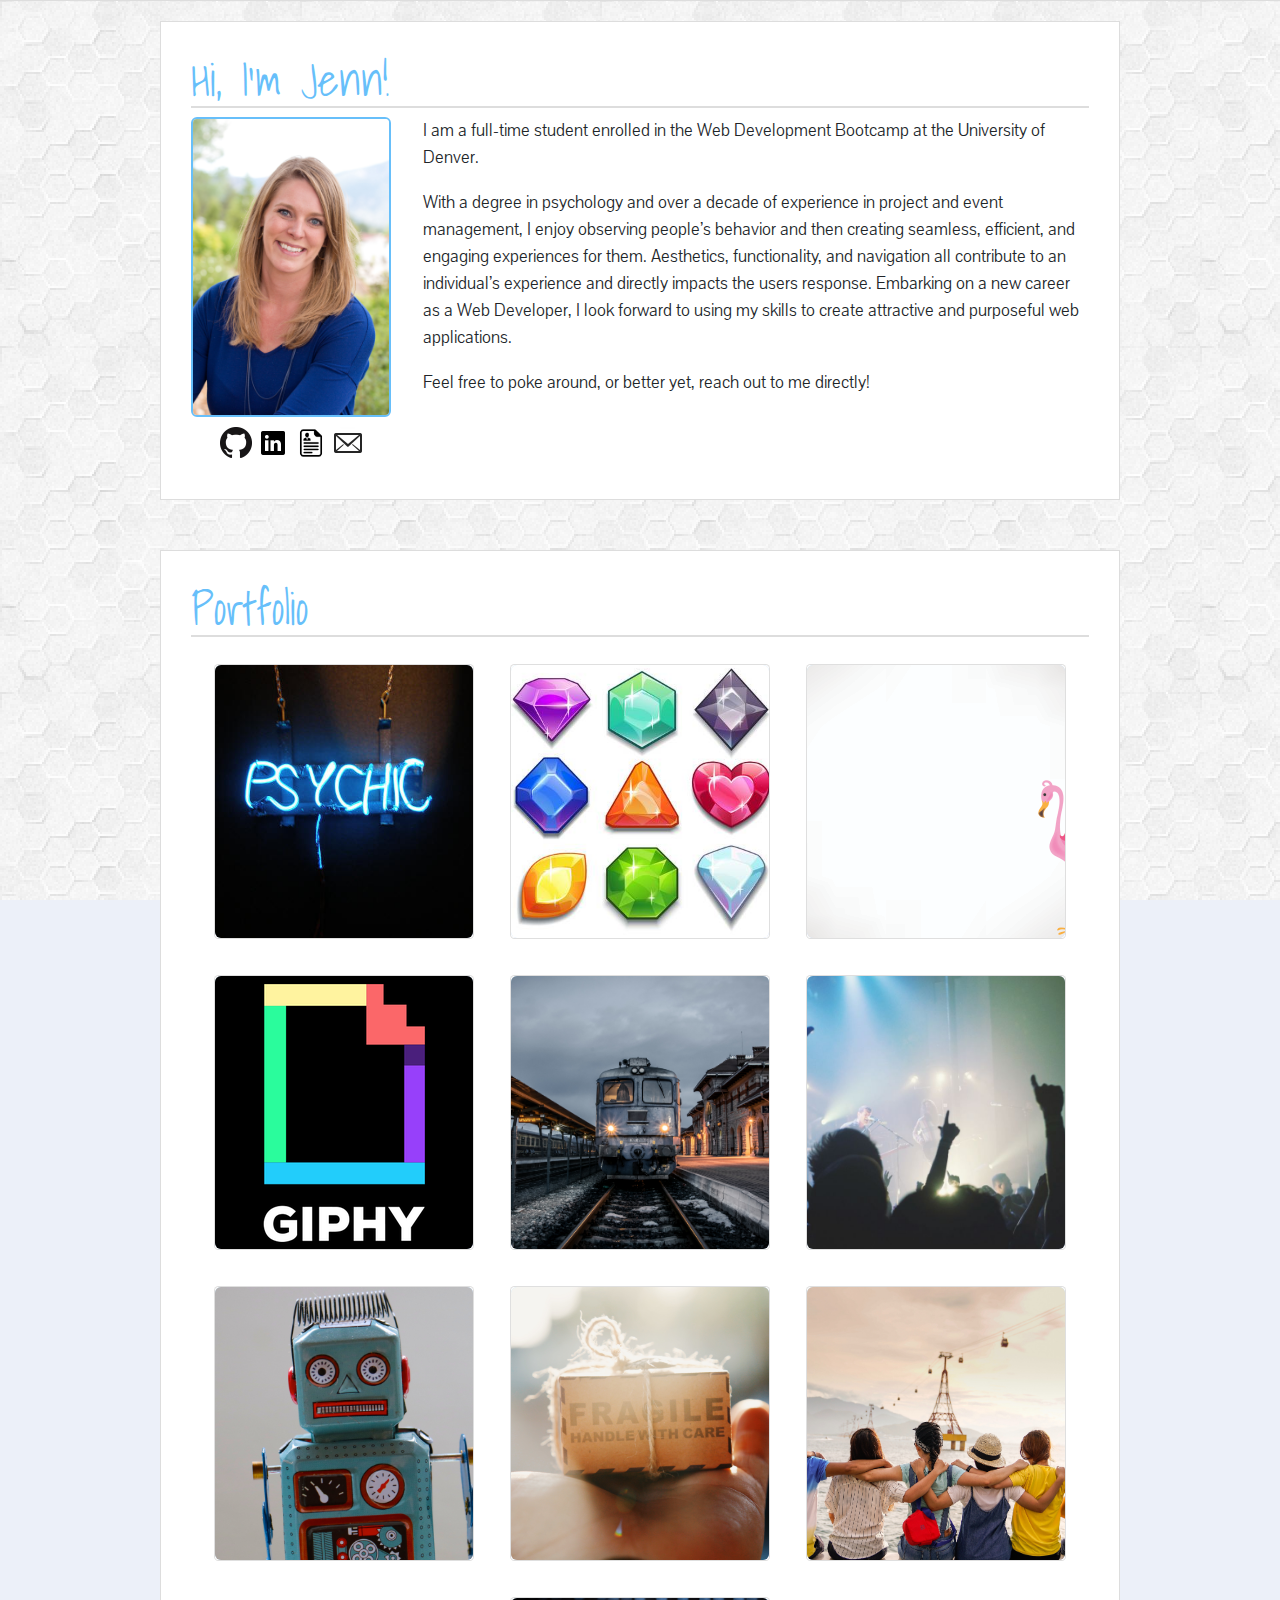
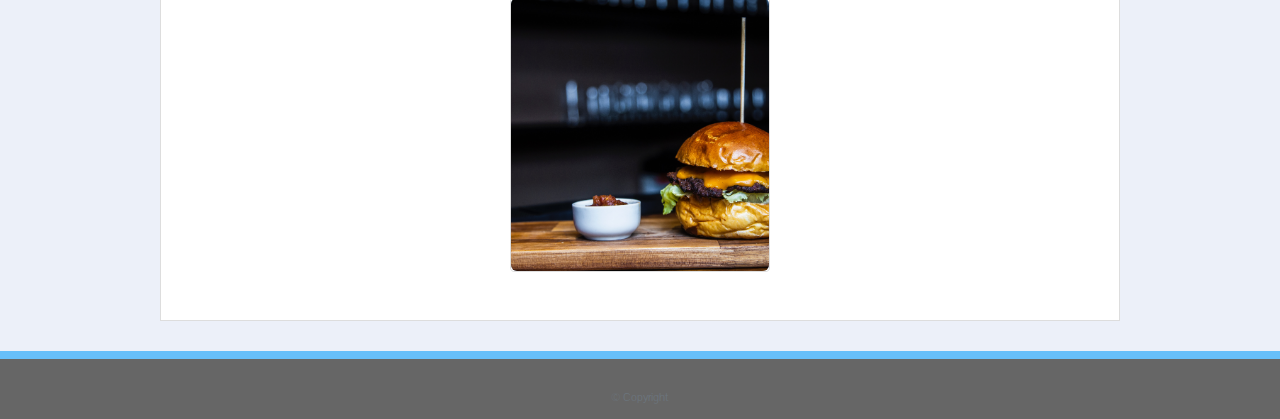
==== index.html @ ae3ba9e7 "added flip cards, added new font, removed nav bar" ====
<!doctype html>
<html lang="en-us">

<head>
  <meta charset="UTF-8">
  <title>About | Jenn Campbell</title>
  <script src="https://code.jquery.com/jquery-3.3.1.slim.min.js"
    integrity="sha384-q8i/X+965DzO0rT7abK41JStQIAqVgRVzpbzo5smXKp4YfRvH+8abtTE1Pi6jizo"
    crossorigin="anonymous"></script>
  <script src="https://cdnjs.cloudflare.com/ajax/libs/popper.js/1.14.7/umd/popper.min.js"
    integrity="sha384-UO2eT0CpHqdSJQ6hJty5KVphtPhzWj9WO1clHTMGa3JDZwrnQq4sF86dIHNDz0W1"
    crossorigin="anonymous"></script>
  <link rel="stylesheet" href="https://stackpath.bootstrapcdn.com/bootstrap/4.3.1/css/bootstrap.min.css"
    integrity="sha384-ggOyR0iXCbMQv3Xipma34MD+dH/1fQ784/j6cY/iJTQUOhcWr7x9JvoRxT2MZw1T" crossorigin="anonymous">
  <script src="https://stackpath.bootstrapcdn.com/bootstrap/4.3.1/js/bootstrap.min.js"
    integrity="sha384-JjSmVgyd0p3pXB1rRibZUAYoIIy6OrQ6VrjIEaFf/nJGzIxFDsf4x0xIM+B07jRM"
    crossorigin="anonymous"></script>

  <link rel="stylesheet" href="https://use.fontawesome.com/releases/v5.8.1/css/all.css"
    integrity="sha384-50oBUHEmvpQ+1lW4y57PTFmhCaXp0ML5d60M1M7uH2+nqUivzIebhndOJK28anvf" crossorigin="anonymous">
  <link href="https://fonts.googleapis.com/css?family=Pavanam|Shadows+Into+Light" rel="stylesheet">
  <link rel="stylesheet" type="text/css" href="assets/css/style.css">
</head>

<body>
  <nav class="navbar navbar-expand-lg navbar-light bg-light" id="masthead">
    <div class="container">
      <!-- sticky top -->
      <!-- <nav class="navbar sticky-top navbar-light bg-light"> -->
      <!-- <a class="navbar-brand" href="index.html" id="logo">Jenn Campbell</a> -->

      <button class="navbar-toggler" type="button" data-toggle="collapse" data-target="#navbarText"
        aria-controls="navbarText" aria-expanded="false" aria-label="Toggle navigation">
        <span class="navbar-toggler-icon"></span>
      </button>
      <!-- <div class="collapse navbar-collapse" id="navbarText">
        <ul class="navbar-nav mr-auto">
          <li class="nav-item">
            <a class="nav-link" href="index.html">About<span class="sr-only">(current)</span></a>
          </li>
          <li class="nav-item">
            <a class="nav-link" href="portfolio.html">Portfolio</a>
          </li> -->
      <!-- <li class="nav-item">
            <a class="nav-link" href="contact.html">Contact</a>
          </li> -->
      </ul>

    </div>
    </div>
    <!-- </nav> -->
  </nav>

  <div id="main-container" class="container">
    <section class="main-section">
      <div class="row">
        <div class="col-md-12">
          <h1>Hi, I'm Jenn!</h1>
        </div>
      </div>

      <div class="row">
        <div class="col-md-3">
          <img src="assets/images/WRA2018-155.jpg" class="auth-image" alt="Jenn Campbell">
          <div class="row">
            <div class="col-md-12">
              <!-- ICONS FOR GITHUB, MAIL & LINKED IN -->

              <div class="icons">
                <a href="https://github.com/Jlcampbell16"><img id="githubIcon" src="assets/images/GitHub-Mark-64px.png"
                    alt="GitHub"></a>
                <!-- </div> -->

                <!-- <div class="icons"> -->
                <a href="https://www.linkedin.com/in/jenn-campbell01/"><img id="linkedinIcon"
                    src="assets/images/social-linkedin 512x512.png" alt="LinkedIn"></a>
                <!-- </div> -->

                <!-- <div class="icons"> -->
                <a href="assets/images/JCampbell_Resume.pdf" download><img id="resumeIcon"
                    src="assets/images/resume icon 200x200px.png" alt="Resume"></a>
                <!-- </div> -->

                <!-- <div class="icons"> -->
                <a href="mailto:jlcampbell16@gmail.com"><img id="mailIcon" src="assets/images/mail 32x32.png"
                    alt="Mail"></a>
                <!-- </div> -->

              </div>
            </div>
          </div>
        </div>

        <div class="col-md-9">
          <p>I am a full-time student enrolled in the Web Development Bootcamp at the University of
            Denver.</p>

          <p>With a degree in psychology and over a decade of experience in project and event management, I enjoy
            observing people’s
            behavior and then creating seamless, efficient, and engaging experiences for them. Aesthetics,
            functionality, and navigation all contribute to an individual’s experience and directly impacts the users
            response. Embarking on a new career as a Web Developer, I look forward to using my skills to create
            attractive and purposeful web applications. </p>

          <p>Feel free to poke around, or better yet, reach out to me directly!</p>
        </div>
      </div>


    </section>
  </div>

  <div id="main-container" class="container">
    <section class="main-section">

      <div class="row">
        <div class="col-md-12">
          <h1>Portfolio</h1>
        </div>
      </div>

      <div class="content">
        <div class="card" href="#!">
          <div class="front">
            <img src="assets/images/psychic.1.jpg" alt="Psycic Letter" class="projectimage">
          </div>
          <div class="back">
            <div>
              <h4>Psychic Letter</h4>
              <p>Try and guess what letter the computer is thinking of.</p>
              <a href="https://github.com/Jlcampbell16/Psychic-Game"><button class="button"><i
                    class="fab fa-github"></i></button></a>
              <a href="https://jlcampbell16.github.io/Psychic-Game/"><button class="button"><i
                    class="fas fa-globe"></i></button></a>
            </div>
          </div>
        </div>

        <div class="card" href="#!">
          <div class="front">
            <img src="assets/images/crystals-all.jpg" alt="Crystal Collector" class="projectimage">
          </div>
          <div class="back">
            <div>
              <h4>Crystal Collector</h4>
              <p>Try to match the target number by using the randomly assigned values of each crystal.</p>
              <a href="https://github.com/Jlcampbell16/CrystalsCollector"><button class="button"><i
                    class="fab fa-github"></i></button></a>
              <a href="https://jlcampbell16.github.io/CrystalsCollector/"><button class="button"><i
                    class="fas fa-globe"></i></button></a>
            </div>
          </div>
        </div>

        <div class="card" href="#!">
          <div class="front">
            <img src="assets/images/flamino.jpg" alt="Animal Trivia" class="projectimage">
          </div>
          <div class="back">
            <div>
              <h4>Animal Trivia</h4>
              <p>Answer these trivia questions before the time runs out!</p>
              <a href="https://github.com/Jlcampbell16/TriviaGame"><button class="button"><i
                    class="fab fa-github"></i></button></a>
              <a href="https://jlcampbell16.github.io/TriviaGame/"><button class="button"><i
                    class="fas fa-globe"></i></button></a>
            </div>
          </div>
        </div>

        <div class="card" href="#!">
          <div class="front">
            <img src="assets/images/giphy_logo_square_social (1).png" alt="GifTastic" class="projectimage">
          </div>
          <div class="back">
            <div>
              <h4>GifTastic</h4>
              <p>View gifs and search for new ones using the Giphy API.</p>
              <a href="https://github.com/Jlcampbell16/GifTastic"><button class="button"><i
                    class="fab fa-github"></i></button></a>
              <a href="https://jlcampbell16.github.io/GifTastic/"><button class="button"><i
                    class="fas fa-globe"></i></button></a>
            </div>
          </div>
        </div>

        <div class="card" href="#!">
          <div class="front">
            <img src="assets/images/SingleTrainNight-amariei-mihai-1408784-unsplash.jpg" alt="Train Scheduler"
              class="projectimage">
          </div>
          <div class="back">
            <div>
              <h4>Train Scheduler</h4>
              <p>Add a train to the schedule and get up-to-date arrival times. This app uses firebase.</p>
              <a href="https://github.com/Jlcampbell16/Train-Scheduler"><button class="button"><i
                    class="fab fa-github"></i></button></a>
              <a href="https://jlcampbell16.github.io/Train-Scheduler/"><button class="button"><i
                    class="fas fa-globe"></i></button></a>
            </div>
          </div>
        </div>

        <div class="card" href="#!">
          <div class="front">
            <img src="assets/images/img_ny.jpg" alt="Concert Corner" class="projectimage">
          </div>
          <div class="back">
            <div>
              <h4>Concert Corner</h4>
              <p>Group project using the TicketMaster and Google Maps API to search for concerts in your area. </p>
              <a href="https://github.com/Jlcampbell16/TeamAPI"><button class="button"><i
                    class="fab fa-github"></i></button></a>
              <a href="https://jlcampbell16.github.io/TeamAPI/"><button class="button"><i
                    class="fas fa-globe"></i></button></a>
            </div>
          </div>
        </div>

        <div class="card" href="#!">
          <div class="front">
            <img src="assets/images/Robot_rock-n-roll-monkey-681546-unsplash.jpg" alt="Liri Bot" class="projectimage">
          </div>
          <div class="back">
            <div>
              <h4>Liri Bot</h4>
              <p>Using node, search for songs, concerts, and movies with specific commands.</p>
              <a href="https://github.com/Jlcampbell16/Liri-Bot"><button class="button"><i
                    class="fab fa-github"></i></button></a>
              <a href="https://drive.google.com/file/d/1Ohrz0LFIrJBSw4LRlXb71bTZItkDF4j-/view"><button class="button"><i
                    class="fas fa-play-circle"></i></button></a>
            </div>
          </div>
        </div>

        <div class="card" href="#!">
          <div class="front">
            <img src="assets/images/smallFragileBoxjesse-ramirez-1137091-unsplash.jpg" alt="Bamazon"
              class="projectimage">
          </div>
          <div class="back">
            <div>
              <h4>Bamazon</h4>
              <p>Shop at Bamazon using Node.js and MySQL will update based on the selections made.</p>
              <a href="https://github.com/Jlcampbell16/Bamazon"><button class="button"><i
                    class="fab fa-github"></i></button></a>
              <a href="https://drive.google.com/file/d/1ks1jYwPJmPbN1iks3Gsh9KA71FKfRd5e/view"><button class="button"><i
                    class="fas fa-play-circle"></i></button></a>
            </div>
          </div>
        </div>

        <div class="card" href="#!">
          <div class="front">
            <img src="assets/images/friends_duy-pham-704498-unsplash.jpg" alt="Friend Finder" class="projectimage">
          </div>
          <div class="back">
            <div>
              <h4>Friend Finder</h4>
              <p>Answer a few questions and be matched with a new friend! Uses MySQL. </p>
              <a href="https://github.com/Jlcampbell16/Friend-Finder"><button class="button"><i
                    class="fab fa-github"></i></button></a>
              <a href="https://friend-finder-jlc.herokuapp.com/"><button class="button"><i
                    class="fas fa-globe"></i></button></a>
            </div>
          </div>
        </div>

        <div class="card" href="#!">
          <div class="front">
            <img src="assets/images/burger2-bobby-rodriguezz-1043115-unsplash.jpg" alt="Eat-da-Burger"
              class="projectimage">
          </div>
          <div class="back">
            <div>
              <h4>Eat-Da-Burger</h4>
              <p>Using Express and Handlebars, you can create new burgers and devour them. </p>
              <a href="https://github.com/Jlcampbell16/Burger"><button class="button"><i
                    class="fab fa-github"></i></button></a>
              <a href="https://eat-da-burger-jlc.herokuapp.com/"><button class="button"><i
                    class="fas fa-globe"></i></button></a>
            </div>
          </div>
        </div>

        <!-- </div>
  </div> -->
      </div>
    </section>
  </div>


  <footer class="footer">
    <div class="two-toned-footer-color"></div>
    <p class="text-muted text-muted-footer text-center">
      &copy; Copyright
    </p>
  </footer>

</body>

</html>
---- assets/css/style.css ----
* {
  box-sizing: border-box;
}

/* BODY */
body {
background: url("../images/hexellence_@2X.png");
font-family: Arial, Helvetica, sans-serif;

}

#masthead {
  padding: 0;
}


/* html {
  position: relative;
  min-height: 100%;
} */

main {
  margin:80px 0;
}

.block {
  background-color: #ffffff;
  /* padding: 30px; */
  margin-bottom: 30px;
}

.block-header {
  color: #67bffa;
  font-family: Georgia, 'Times New Roman', Times, serif;
  font-weight: bold;
}
/* ____________________________________________________________________________________________ */
/* NAV BAR */

#logo {
  font-family: 'Shadows Into Light', cursive;
  background: #67bffa;
  color: #ffffff;  
  font-size: 32px;
  font-weight: 700;
  padding: 10px;
}

.navbar-default .navbar-nav > li > a:hover {
  color: #67bffa;
}

.navbar {
  background: #ffffff;
  border-bottom: 1px solid #dddddd;

}

.navlink {
  float: right;
}


/* media query for nav background color change */
@media only screen and (max-width: 767px) {
  .navbar-header {
    background-color: #67bffa;
  }
}
/* ____________________________________________________________________________________________ */


/* CONTENT */
#main-container {
  padding-top: 20px;
  margin-bottom: 30px;
  min-height: 50vh;
}

.main-section {
  width: 100%;
  max-width: 960px;
  margin: 0 auto;
  padding: 30px;
  background:#ffffff;
  border: 1px solid #dddddd;
}

h1, h4 {
  color: #67bffa;
  border-bottom: 2px solid #dddddd;
  font-family: 'Shadows Into Light', cursive;
}

p {
font-family: 'Pavanam', sans-serif;
}

img.auth-image {
  height: 300px;
  width: 100%;
  max-width: 200px;
  border: 2px solid #67bffa;
  border-radius: 6px;
}

#githubIcon,
#linkedinIcon,
#resumeIcon,
#mailIcon {
  width: 32px;
  height: 32px;
  border: none;
}

.icons {
  text-align: center;
  padding: 5px; 
  margin: 5px;
}
/* ____________________________________________________________________________________________ */
/* PORTFOLIO
img {
  width: 250px;
  height: 250px;
  object-fit: cover;
  border: 1.5px solid #67bffa;

}


h3,.projectTitle {
  background-color: #67bffa;
  color: #ffffff;
  font-size: 18px;
  text-align: center;
  padding: 5px;
  width: 250px;
}

.work {
  margin: 10px auto;
} */

/* ========================================================================= */
/* .projectContainer {
  position: relative;
  width: 100%;
}

.projectImage {
  opacity: 1;
  display: block;
  width: 100%;
  height: auto;
  transition: .5s ease;
  backface-visibility: hidden;
 
}

.middle {
  transition: .5s ease;
  opacity: 0;
  position: absolute;
  top: 50%;
  left: 50%;
  transform: translate(-50%, -50%);
  -ms-transform: translate(-50%, -50%);
  text-align: center;
}

.projectContainer:hover .image {
  opacity: 0.3;
}

.projectContainer:hover .middle {
  opacity: 0.8;
}

.projectText {
  background-color: #67bffa;
  color: white;
  font-size: 18px;
  padding: 16px 32px;
}

.projectIcon {
  height: 40px;
  width: auto;
  padding: 2px;

} */

/* ============================================================================== */
/* ____________________________________________________________________________________________ */

/* CONTACT */
#btn:hoover {
  color: #67bffa;
  border: 1px solid #67bffa;
}

/* ____________________________________________________________________________________________ */
/* FOOTER */
footer {
  background: #666666;
  color: #cccccc;
  text-align: center;
  font-size: 12px;
  height: 50px;
  width: 100%;
  border-top: 8px solid #67bffa;
  padding: 30px 0;
  /* position: absolute; */
  bottom: 0;
  }
  
/* ____________________________________________________________________________________________ */
/* FLIP CARDS */
*, *:before, *:after {
  box-sizing: border-box;
}
html {
  font-size: 18px;
  line-height: 1.5;
  font-weight: 300;
  color: #333;
  font-family: "Nunito Sans", sans-serif;
}
body {
  margin: 0;
  padding: 0;
  height: 100vh;
  background-color: #ecf0f9;
  background-attachment: fixed;
}
.content {
  display: flex;
  margin: 0 auto;
  justify-content: center;
  align-items: center;
  flex-wrap: wrap;
  max-width: 1000px;
}
.heading {
  width: 100%;
  margin-left: 1rem;
  font-weight: 900;
  font-size: 1.618rem;
  text-transform: uppercase;
  letter-spacing: 0.1ch;
  line-height: 1;
  padding-bottom: 0.5em;
  margin-bottom: 1rem;
  position: relative;
}
.heading:after {
  display: block;
  content: '';
  position: absolute;
  width: 60px;
  height: 4px;
  background: linear-gradient(135deg, #1a9be6, #1a57e6);
  bottom: 0;
}
.description {
  width: 100%;
  margin-top: 0;
  margin-left: 1rem;
  margin-bottom: 3rem;
}
.card {
  color: inherit;
  cursor: pointer;
  width: calc(33% - 2rem);
  min-width: calc(33% - 2rem);
  height: 275px;
  min-height: 275px;
  perspective: 1000px;
  margin: 1rem;
  position: relative;
}

.projectimage {
  height: 300px;
  /* max-width: 275px; */
  align-content: center;
  object-fit: cover;
}

@media screen and (max-width: 800px) {
  .card {
    width: calc(50% - 2rem);
 }
}
@media screen and (max-width: 500px) {
  .card {
    width: 100%;
 }
}
.front, .back {
  display: flex;
  border-radius: 6px;
  background-position: center;
  background-size: cover;
  text-align: center;
  justify-content: center;
  align-items: center;
  position: absolute;
  height: 100%;
  width: 100%;
  -webkit-backface-visibility: hidden;
  backface-visibility: hidden;
  transform-style: preserve-3d;
  transition: ease-in-out 600ms;
}
.front {
  background-size: cover;
  padding: 2rem;
  font-size: 1.618rem;
  font-weight: 600;
  color: #fff;
  overflow: hidden;
  font-family: Poppins, sans-serif;
}
.front:before {
  position: absolute;
  display: block;
  content: '';
  top: 0;
  left: 0;
  right: 0;
  bottom: 0;
  background: linear-gradient(135deg, #1a9be6, #1a57e6);
  opacity: 0.25;
  z-index: -1;
}
.card:hover .front {
  transform: rotateY(180deg);
}
.card:nth-child(even):hover .front {
  transform: rotateY(-180deg);
}
.back {
  background: #fff;
  transform: rotateY(-180deg);
  padding: 0 2em;
}
.back .button {
  background: linear-gradient(135deg, #1a9be6, #1a57e6);
}
.back .button:before {
  box-shadow: 0 0 10px 10px rgba(26, 87, 230, 0.25);
  background-color: rgba(26, 87, 230, 0.25);
}
.card:hover .back {
  transform: rotateY(0deg);
}
.card:nth-child(even) .back {
  transform: rotateY(180deg);
}
.card:nth-child(even) .back .button {
  background: linear-gradient(135deg, #e61a80, #e61a3c);
}
.card:nth-child(even) .back .button:before {
  box-shadow: 0 0 10px 10px rgba(230, 26, 60, 0.25);
  background-color: rgba(230, 26, 60, 0.25);
}
.card:nth-child(even):hover .back {
  transform: rotateY(0deg);
}
.button {
  transform: translateZ(40px);
  cursor: pointer;
  -webkit-backface-visibility: hidden;
  backface-visibility: hidden;
  font-weight: bold;
  color: #fff;
  padding: 0.5em 1em;
  margin: 5px;
  border-radius: 100px;
  font: inherit;
  border: none;
  position: relative;
  transform-style: preserve-3d;
  transition: 300ms ease;
}
.button:before {
  transition: 300ms ease;
  position: absolute;
  display: block;
  content: '';
  transform: translateZ(-40px);
  -webkit-backface-visibility: hidden;
  backface-visibility: hidden;
  height: calc(100% - 20px);
  width: calc(100% - 20px);
  border-radius: 100px;
  left: 10px;
  top: 16px;
}
.button:hover {
  transform: translateZ(55px);
}
.button:hover:before {
  transform: translateZ(-55px);
}
.button:active {
  transform: translateZ(20px);
}
.button:active:before {
  transform: translateZ(-20px);
  top: 12px;
}





/* ____________________________________________________________________________________________ */
/* MEDIA QUERY */

@media screen and (max-width:980px) {
  #logo {
    margin-left: 30px;
  }

  nav {
  margin-right: 40px;
}

section.main-section {
  width: 60%;
  margin-left: 50px;
}

img.auth-image {
 height: auto;
}
}

@media screen and (max-width:768px) {
section.main-section {
  width: auto;
  margin: 10px;
 }

 /* #contact-form {
   min-width: 100%;
 } */
}

@media screen and (max-width:640px) {
  #masthead {
  position: static;
  top: 0;
}

a#logo, nav {
  width: 100%;
  margin: 0 auto;
  text-align: center;
} 

#main-container {
  padding: 5px;
}

img.auth-image {
  width: 100%;

}
section.main-section {
  width: 95%;
}

.work {
  width: 100%;
}

.form#contact-form {
   width: 100%
  /* margin-left: 20px; */
}

}
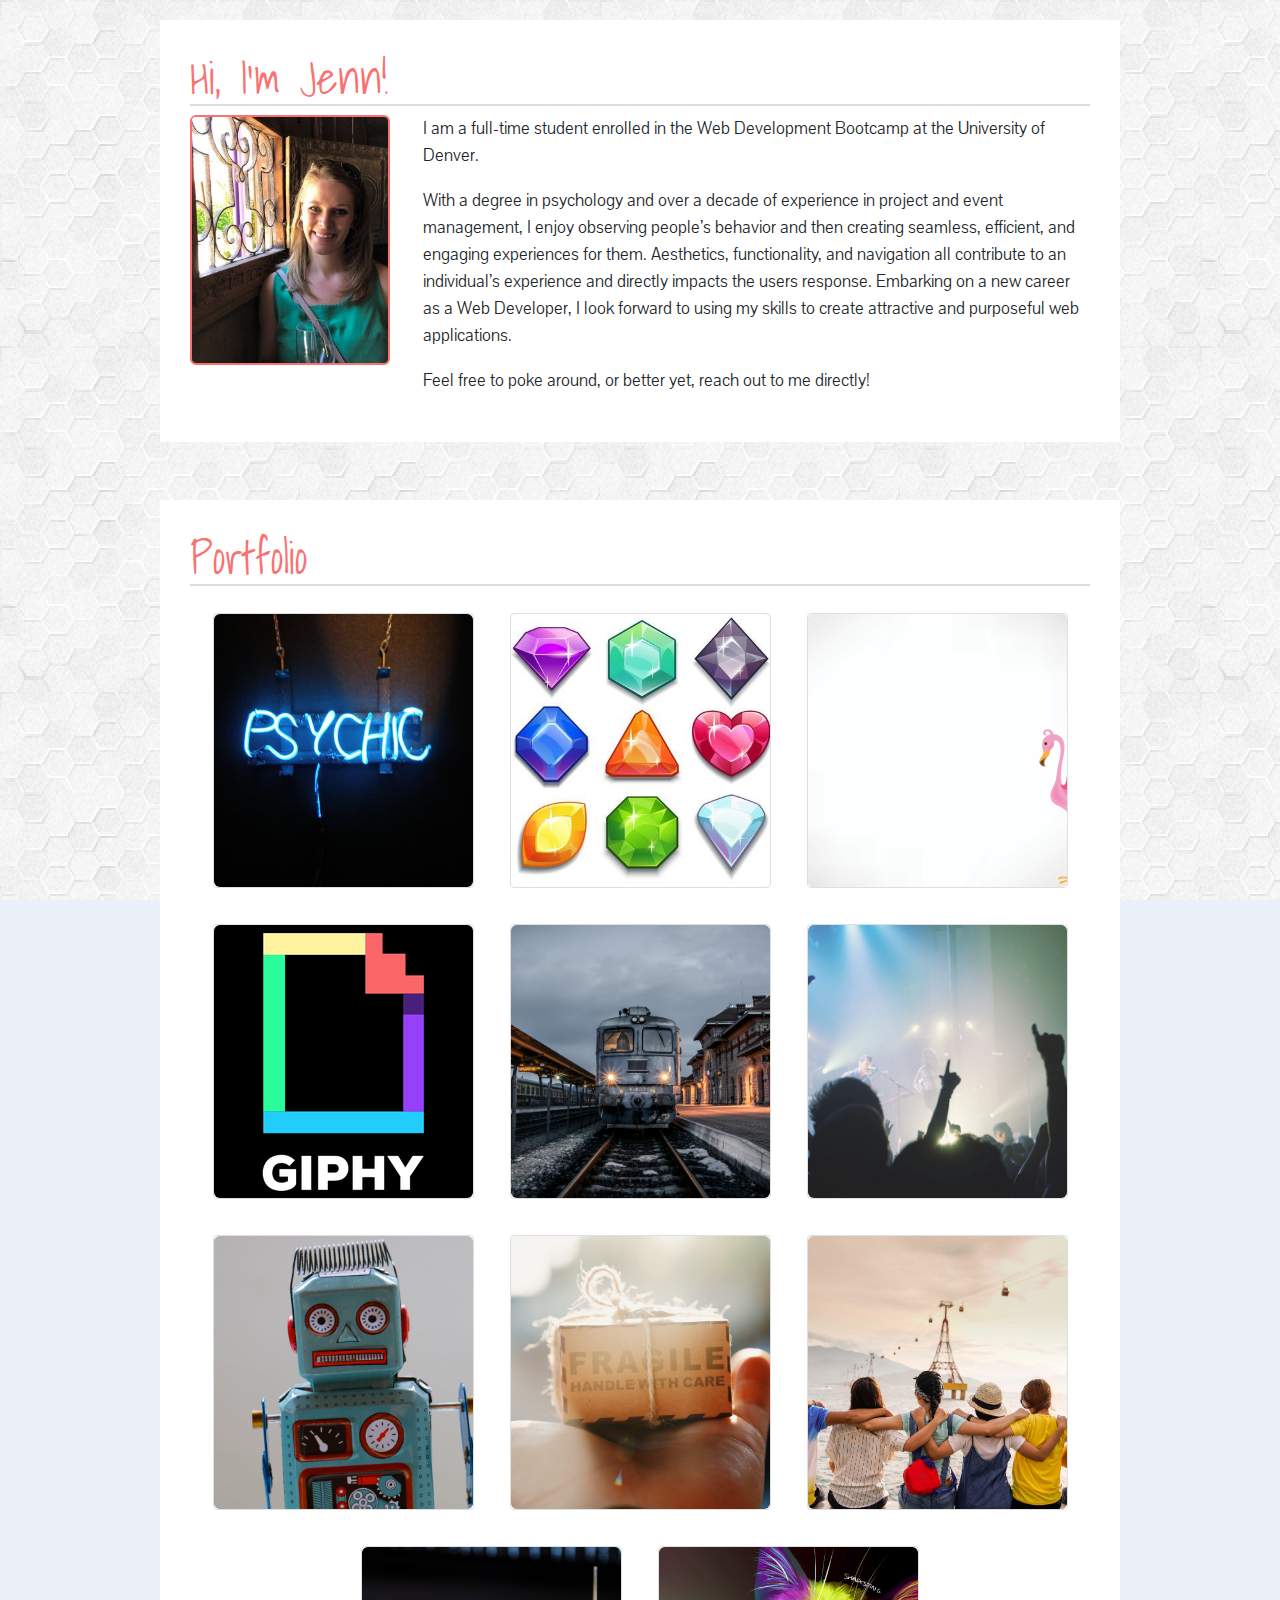
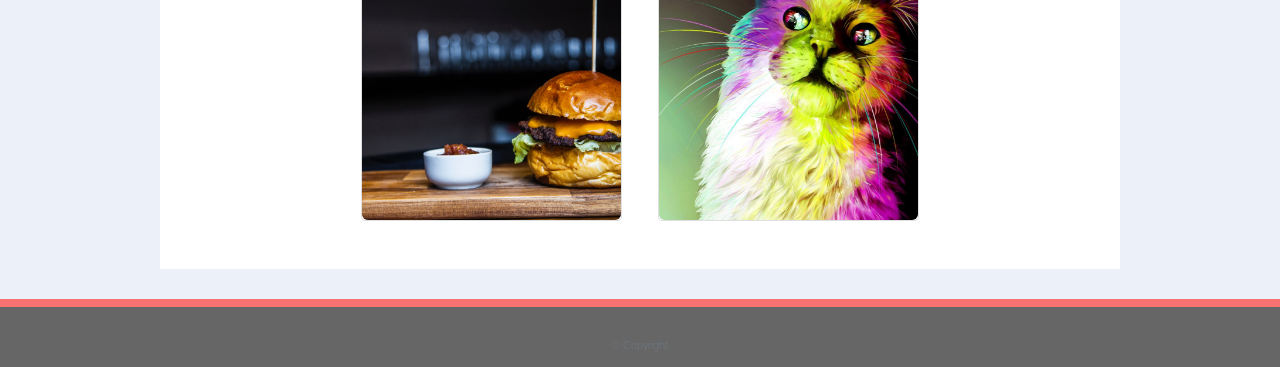
==== commit c91f8b65: "updated cards and added project 2" ====
--- a/index.html
+++ b/index.html
@@ -61,29 +61,26 @@
 
       <div class="row">
         <div class="col-md-3">
-          <img src="assets/images/WRA2018-155.jpg" class="auth-image" alt="Jenn Campbell">
+          <img src="assets/images/Jenn_Napa_2018.jpg" class="auth-image" alt="Jenn Campbell">
           <div class="row">
             <div class="col-md-12">
               <!-- ICONS FOR GITHUB, MAIL & LINKED IN -->
 
               <div class="icons">
-                <a href="https://github.com/Jlcampbell16"><img id="githubIcon" src="assets/images/GitHub-Mark-64px.png"
-                    alt="GitHub"></a>
+                <a href="https://github.com/Jlcampbell16" class="icons"><i class="fab fa-github icon-2x"></i></a>
                 <!-- </div> -->
 
                 <!-- <div class="icons"> -->
-                <a href="https://www.linkedin.com/in/jenn-campbell01/"><img id="linkedinIcon"
-                    src="assets/images/social-linkedin 512x512.png" alt="LinkedIn"></a>
+                <a href="https://www.linkedin.com/in/jenn-campbell01/" class="icons"><i
+                    class="fab fa-linkedin-in icon-4x"></i></a>
                 <!-- </div> -->
 
                 <!-- <div class="icons"> -->
-                <a href="assets/images/JCampbell_Resume.pdf" download><img id="resumeIcon"
-                    src="assets/images/resume icon 200x200px.png" alt="Resume"></a>
+                <a href="assets/images/JCampbell_Resume.pdf" download class="icons"><i class="far fa-file"></i></a>
                 <!-- </div> -->
 
                 <!-- <div class="icons"> -->
-                <a href="mailto:jlcampbell16@gmail.com"><img id="mailIcon" src="assets/images/mail 32x32.png"
-                    alt="Mail"></a>
+                <a href="mailto:jlcampbell16@gmail.com" class="icons"><i class="far fa-envelope"></i></a>
                 <!-- </div> -->
 
               </div>
@@ -283,6 +280,24 @@
           </div>
         </div>
 
+        <div class="card" href="#!">
+          <div class="front">
+            <img src="assets/images/full_neon_cat_shadesting_30eb0e7e6bcf314fe1ff4772254d41d46484b071_hq.jpg"
+              alt="Cat Attack" class="projectimage">
+          </div>
+          <div class="back">
+            <div>
+              <h4>Cat Attack!</h4>
+              <p>Add cat gifs to the tournament and track your favorites and wins in your portfolio.<br> Group Project.
+              </p>
+              <a href="https://github.com/ksknight85/Project2"><button class="button"><i
+                    class="fab fa-github"></i></button></a>
+              <a href="https://cat-attack1.herokuapp.com/"><button class="button"><i
+                    class="fas fa-globe"></i></button></a>
+            </div>
+          </div>
+        </div>
+
         <!-- </div>
   </div> -->
       </div>
--- a/assets/css/style.css
+++ b/assets/css/style.css
@@ -1,3 +1,8 @@
+/* CORAL HEX #f97171  #f99192  #86ebe0  #00ddcc*/
+/* MINT HEX #66beb2 	#8ad6cc  	#b2eee6 */
+/* BLUE HEX #f9717 */
+
+
 * {
   box-sizing: border-box;
 }
@@ -23,23 +28,22 @@
   margin:80px 0;
 }
 
-.block {
+/* .block {
   background-color: #ffffff;
-  /* padding: 30px; */
   margin-bottom: 30px;
 }
 
 .block-header {
-  color: #67bffa;
+  color: #f97171;
   font-family: Georgia, 'Times New Roman', Times, serif;
   font-weight: bold;
-}
+} */
 /* ____________________________________________________________________________________________ */
 /* NAV BAR */
 
-#logo {
+/* #logo {
   font-family: 'Shadows Into Light', cursive;
-  background: #67bffa;
+  background: #f97171;
   color: #ffffff;  
   font-size: 32px;
   font-weight: 700;
@@ -47,7 +51,7 @@
 }
 
 .navbar-default .navbar-nav > li > a:hover {
-  color: #67bffa;
+  color: #f97171;
 }
 
 .navbar {
@@ -64,9 +68,10 @@
 /* media query for nav background color change */
 @media only screen and (max-width: 767px) {
   .navbar-header {
-    background-color: #67bffa;
+    background-color: #f97171
+;
   }
-}
+} 
 /* ____________________________________________________________________________________________ */
 
 
@@ -83,11 +88,11 @@
   margin: 0 auto;
   padding: 30px;
   background:#ffffff;
-  border: 1px solid #dddddd;
+  /* border: 1px solid #dddddd; */
 }
 
 h1, h4 {
-  color: #67bffa;
+  color: #f97171;
   border-bottom: 2px solid #dddddd;
   font-family: 'Shadows Into Light', cursive;
 }
@@ -97,11 +102,12 @@
 }
 
 img.auth-image {
-  height: 300px;
-  width: 100%;
+  height: 250px;
+  width: 200px;
   max-width: 200px;
-  border: 2px solid #67bffa;
+  border: 2px solid #f97171;
   border-radius: 6px;
+  object-fit: cover;
 }
 
 #githubIcon,
@@ -118,19 +124,28 @@
   padding: 5px; 
   margin: 5px;
 }
+
+/* .fa-github,
+.fa-linkedin-in,
+.fa-file,
+.fa-envelope {
+  height: 25px;
+} */
+
+
 /* ____________________________________________________________________________________________ */
 /* PORTFOLIO
 img {
   width: 250px;
   height: 250px;
   object-fit: cover;
-  border: 1.5px solid #67bffa;
+  border: 1.5px solid #f97171;
 
 }
 
 
 h3,.projectTitle {
-  background-color: #67bffa;
+  background-color: #f97171;
   color: #ffffff;
   font-size: 18px;
   text-align: center;
@@ -178,7 +193,7 @@
 }
 
 .projectText {
-  background-color: #67bffa;
+  background-color: #f97171;
   color: white;
   font-size: 18px;
   padding: 16px 32px;
@@ -196,8 +211,8 @@
 
 /* CONTACT */
 #btn:hoover {
-  color: #67bffa;
-  border: 1px solid #67bffa;
+  color: #f97171;
+  border: 1px solid #f97171;
 }
 
 /* ____________________________________________________________________________________________ */
@@ -209,7 +224,7 @@
   font-size: 12px;
   height: 50px;
   width: 100%;
-  border-top: 8px solid #67bffa;
+  border-top: 8px solid #f97171;
   padding: 30px 0;
   /* position: absolute; */
   bottom: 0;
@@ -242,7 +257,7 @@
   flex-wrap: wrap;
   max-width: 1000px;
 }
-.heading {
+/* .heading {
   width: 100%;
   margin-left: 1rem;
   font-weight: 900;
@@ -268,7 +283,7 @@
   margin-top: 0;
   margin-left: 1rem;
   margin-bottom: 3rem;
-}
+} */
 .card {
   color: inherit;
   cursor: pointer;
@@ -413,10 +428,6 @@
   top: 12px;
 }
 
-
-
-
-
 /* ____________________________________________________________________________________________ */
 /* MEDIA QUERY */
 
@@ -451,10 +462,10 @@
 }
 
 @media screen and (max-width:640px) {
-  #masthead {
+  /* #masthead {
   position: static;
   top: 0;
-}
+} */
 
 a#logo, nav {
   width: 100%;
@@ -474,14 +485,14 @@
   width: 95%;
 }
 
-.work {
+/* .work {
   width: 100%;
 }
 
 .form#contact-form {
    width: 100%
-  /* margin-left: 20px; */
-}
+  margin-left: 20px;
+} */
 
 }
   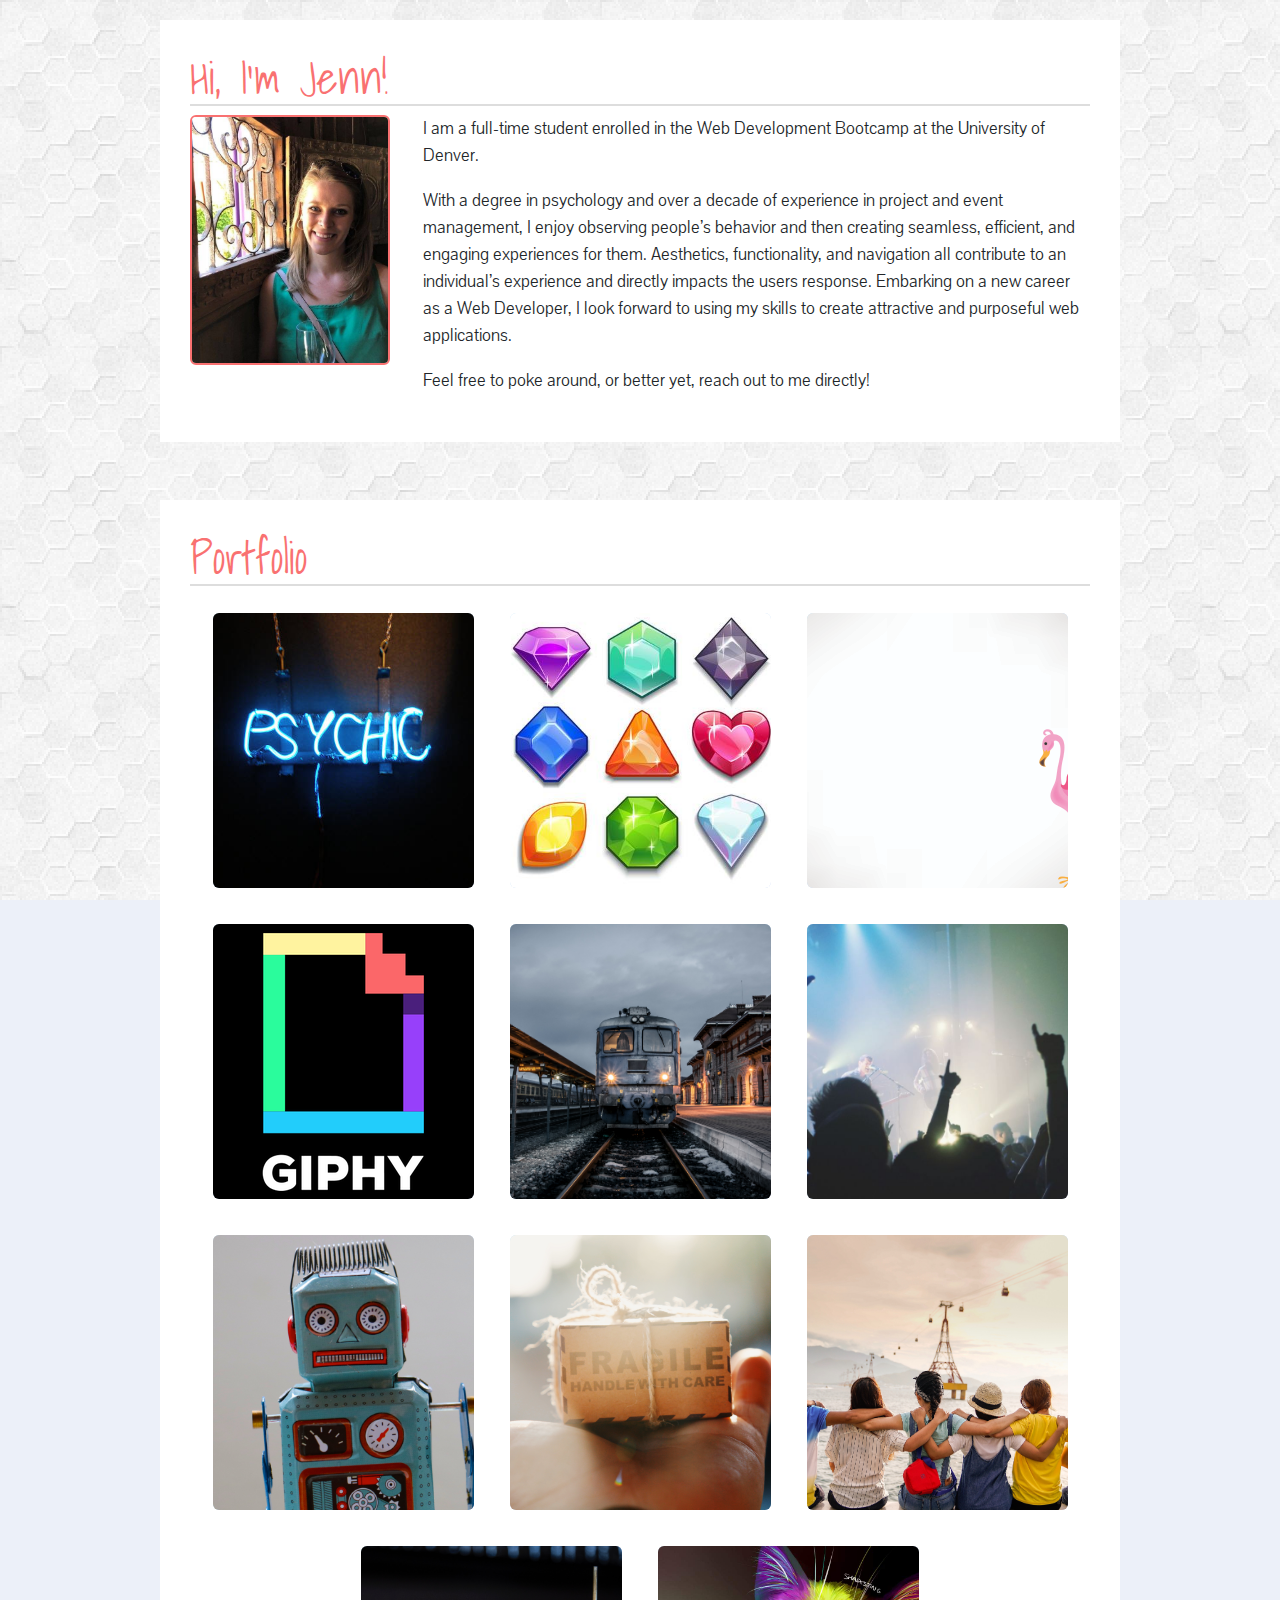
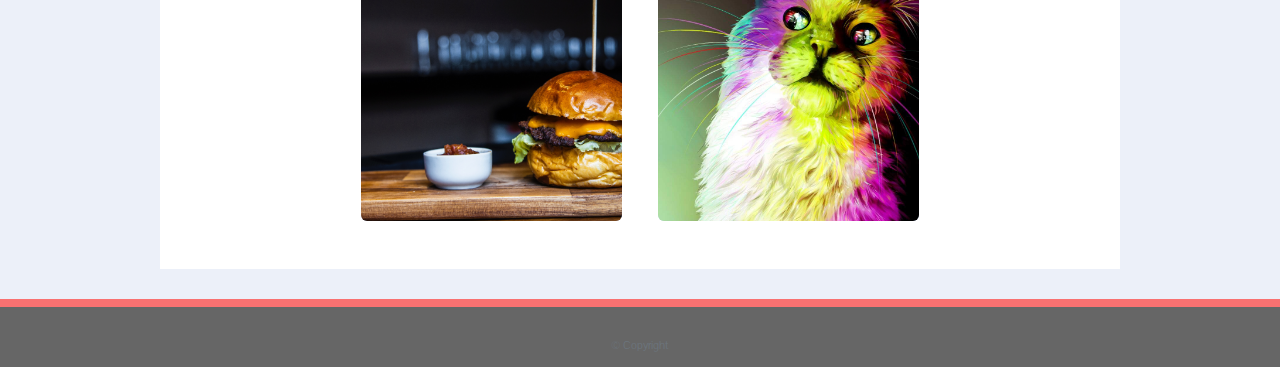
==== commit 69154991: "card border removed" ====
--- a/index.html
+++ b/index.html
@@ -67,20 +67,20 @@
               <!-- ICONS FOR GITHUB, MAIL & LINKED IN -->
 
               <div class="icons">
-                <a href="https://github.com/Jlcampbell16" class="icons"><i class="fab fa-github icon-2x"></i></a>
+                <a href="https://github.com/Jlcampbell16" class="icons"><i class="fab fa-github fa-lg"></i></a>
                 <!-- </div> -->
 
                 <!-- <div class="icons"> -->
                 <a href="https://www.linkedin.com/in/jenn-campbell01/" class="icons"><i
-                    class="fab fa-linkedin-in icon-4x"></i></a>
+                    class="fab fa-linkedin-in fa-lg"></i></a>
                 <!-- </div> -->
 
                 <!-- <div class="icons"> -->
-                <a href="assets/images/JCampbell_Resume.pdf" download class="icons"><i class="far fa-file"></i></a>
+                <a href="assets/images/JCampbell_Resume.pdf" download class="icons"><i class="far fa-file fa-lg"></i></a>
                 <!-- </div> -->
 
                 <!-- <div class="icons"> -->
-                <a href="mailto:jlcampbell16@gmail.com" class="icons"><i class="far fa-envelope"></i></a>
+                <a href="mailto:jlcampbell16@gmail.com" class="icons"><i class="far fa-envelope fa-lg"></i></a>
                 <!-- </div> -->
 
               </div>
--- a/assets/css/style.css
+++ b/assets/css/style.css
@@ -294,6 +294,7 @@
   perspective: 1000px;
   margin: 1rem;
   position: relative;
+  border: 0;
 }
 
 .projectimage {
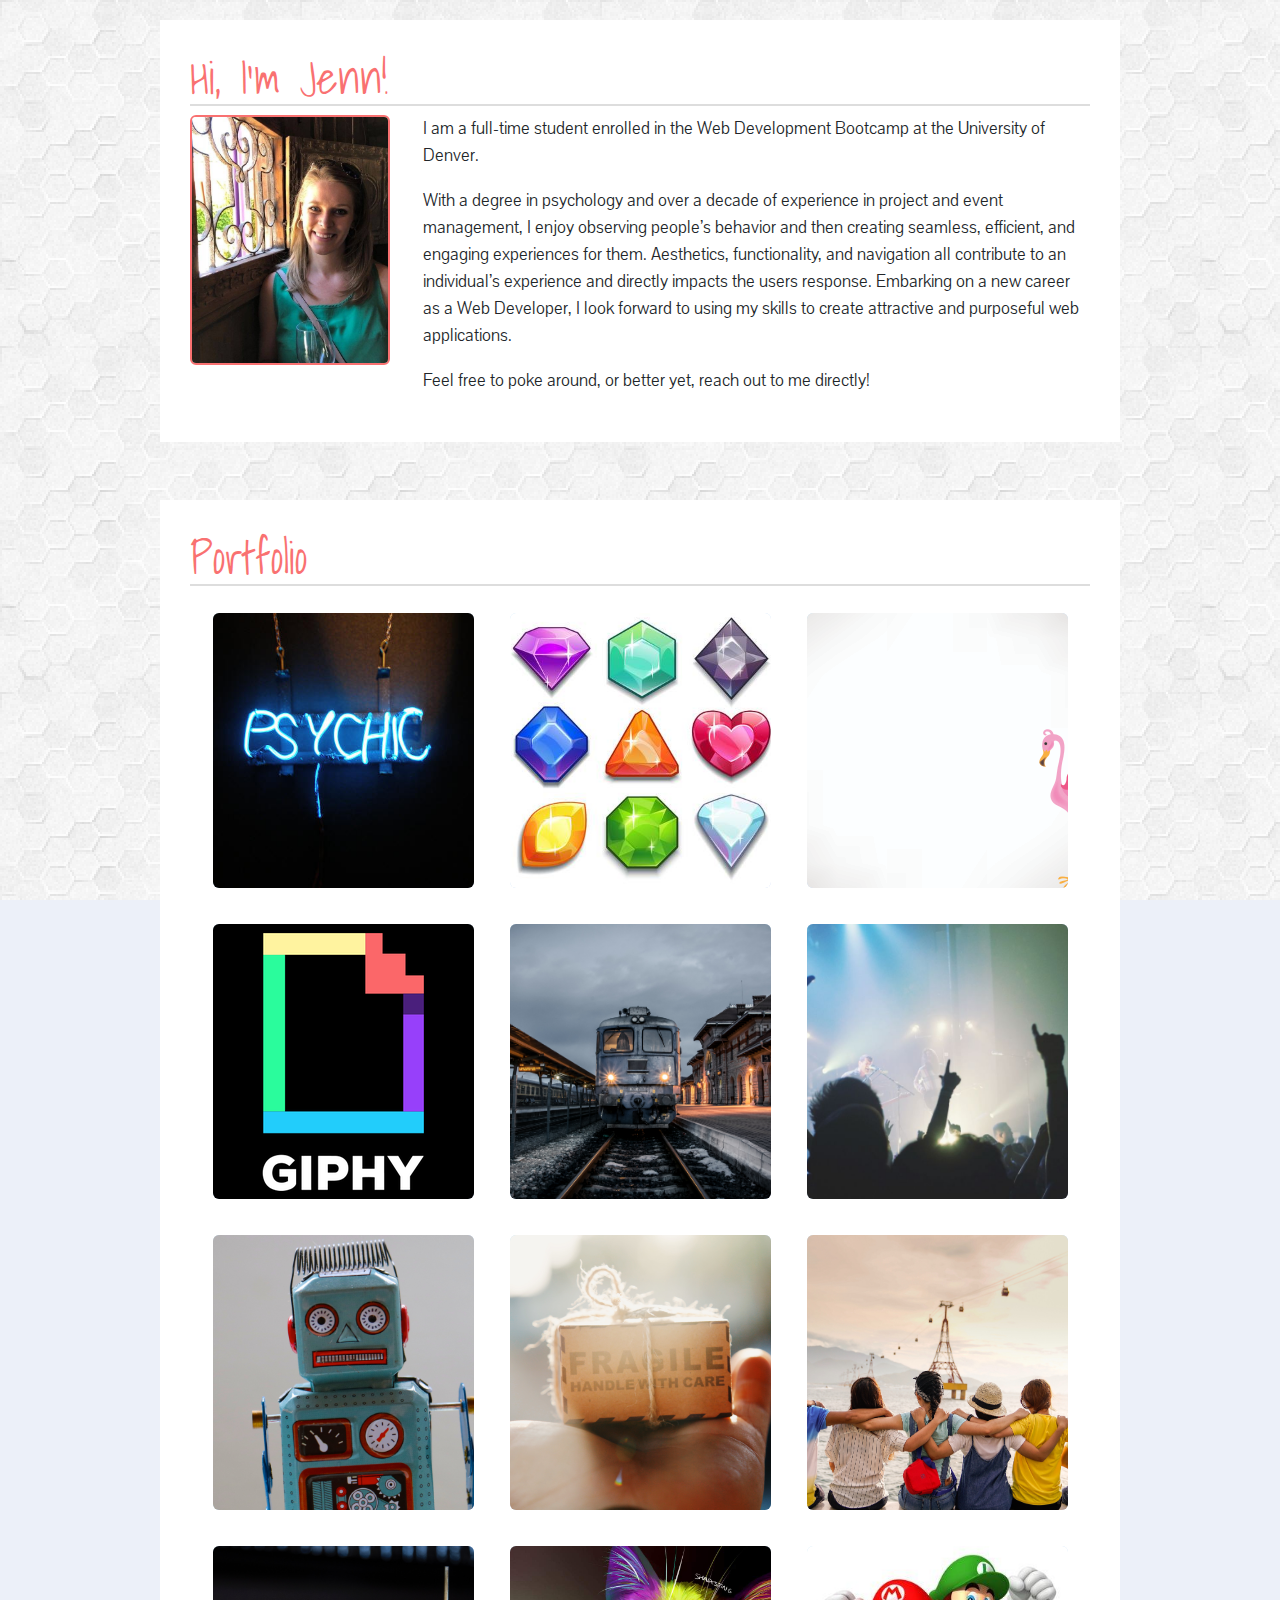
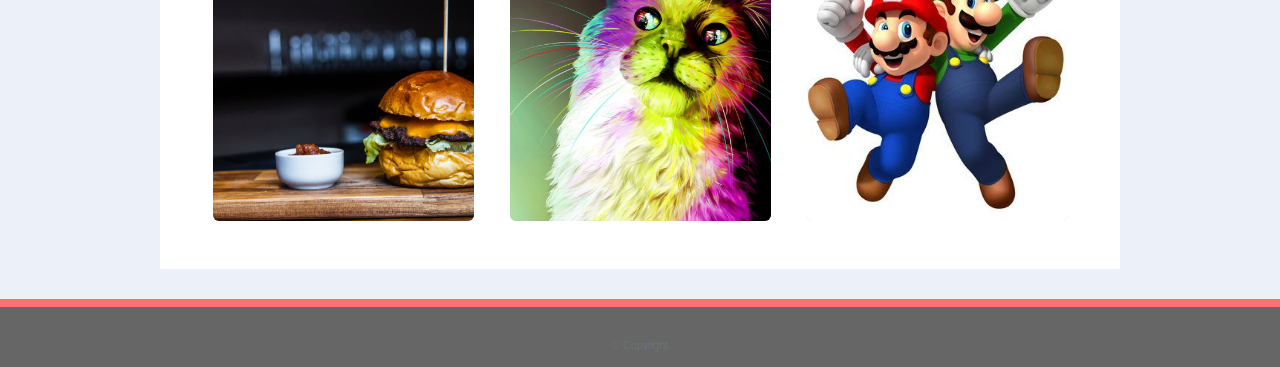
==== commit 51b98170: "added clicky game" ====
--- a/index.html
+++ b/index.html
@@ -298,6 +298,24 @@
           </div>
         </div>
 
+        <div class="card" href="#!">
+          <div class="front">
+            <img src="assets/images/Mario & Luigi.jpg"
+              alt="Clicky Game" class="projectimage">
+          </div>
+          <div class="back">
+            <div>
+              <h4>Clicky Game!</h4>
+              <p>Test your memory with this React powered game.
+              </p>
+              <a href="https://github.com/Jlcampbell16/Clicky-Game"><button class="button"><i
+                    class="fab fa-github"></i></button></a>
+              <a href="https://jlcampbell16.github.io/Clicky-Game/."><button class="button"><i
+                    class="fas fa-globe"></i></button></a>
+            </div>
+          </div>
+        </div>
+
         <!-- </div>
   </div> -->
       </div>
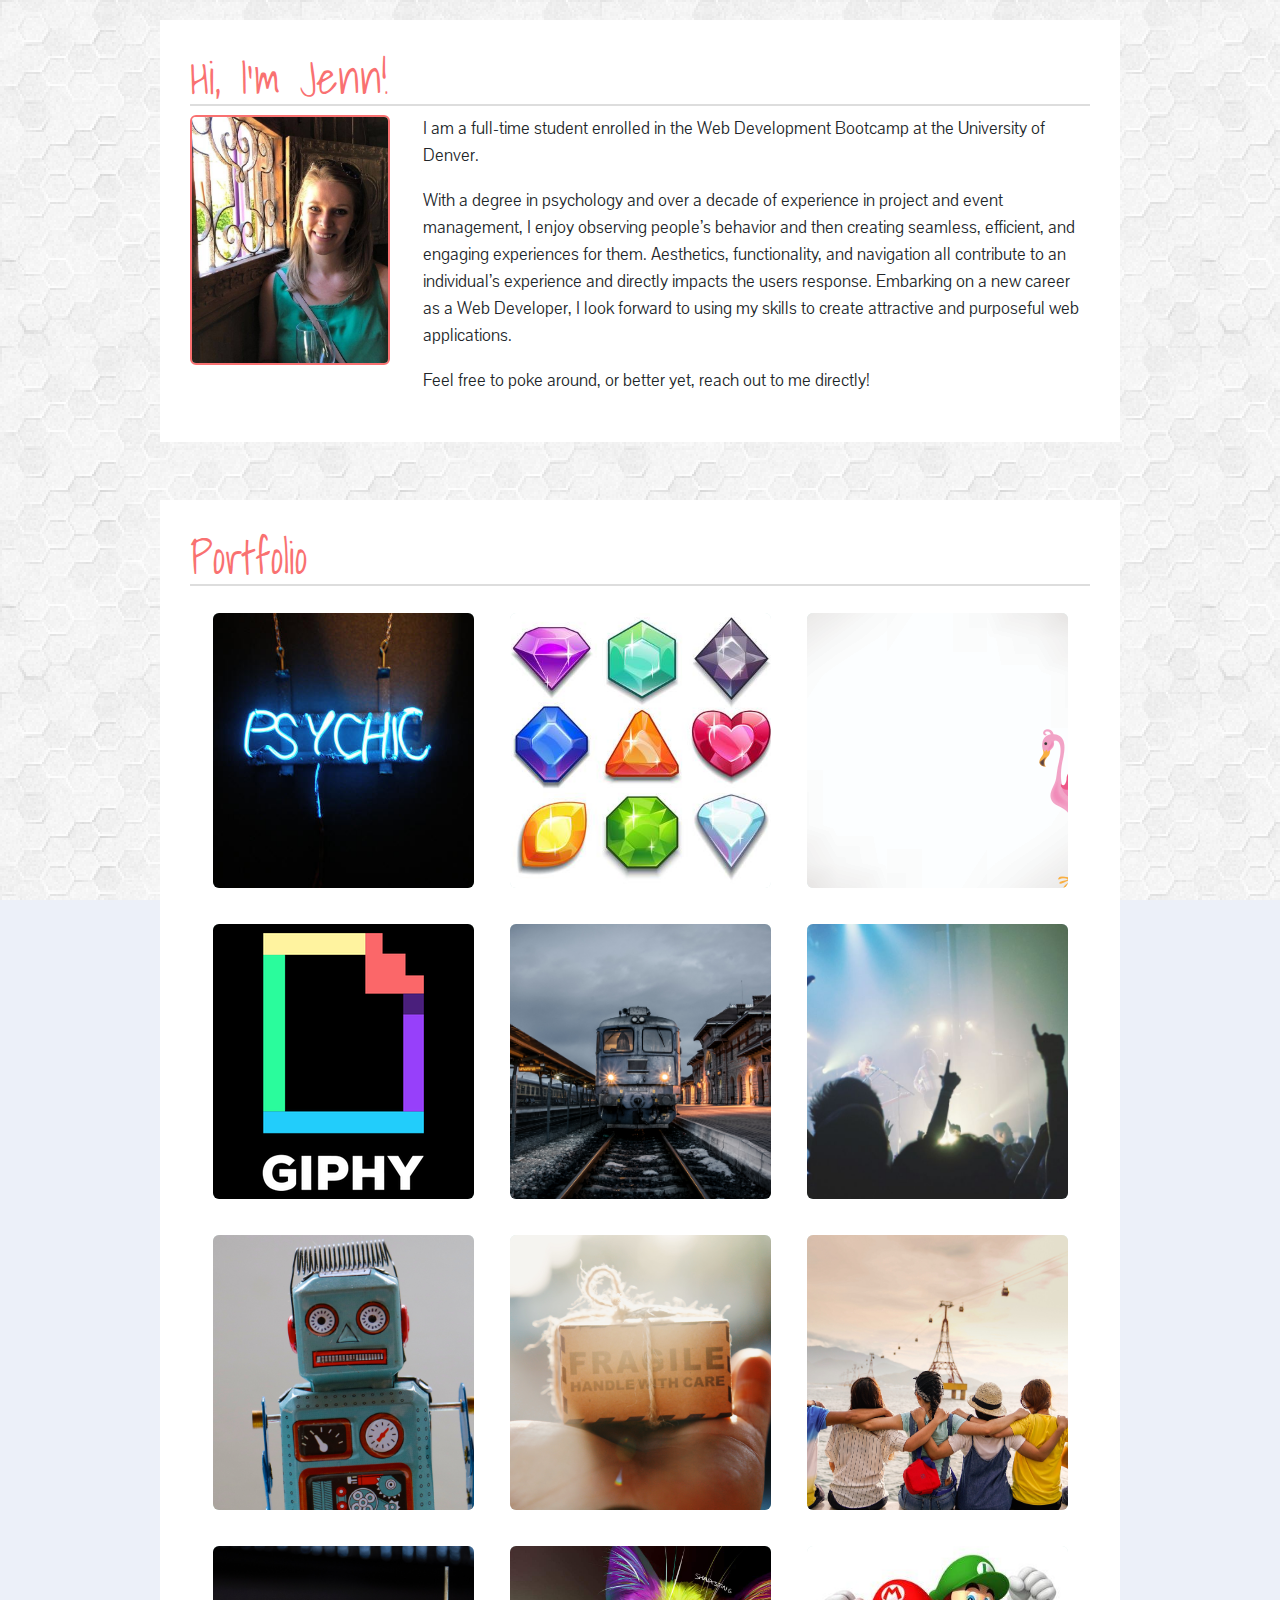
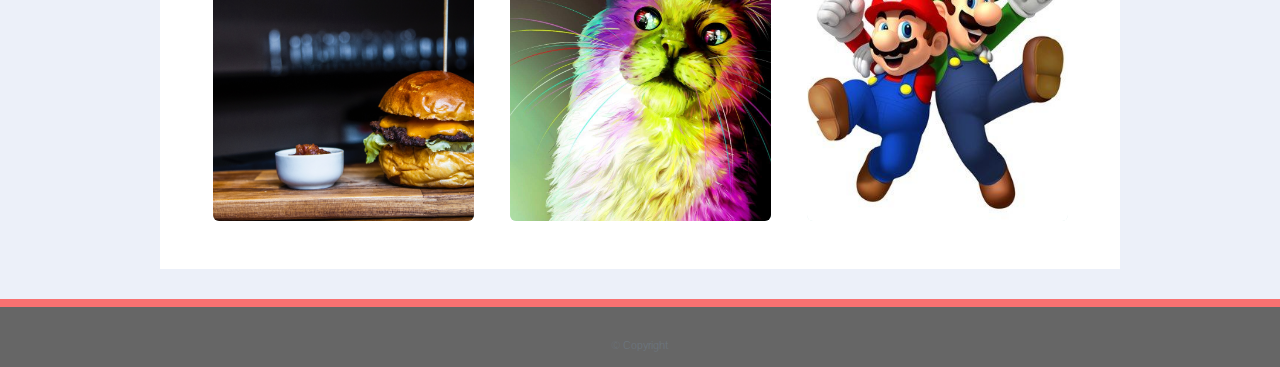
==== commit 7c48042b: "added clicky game 2 links" ====
--- a/index.html
+++ b/index.html
@@ -308,9 +308,9 @@
               <h4>Clicky Game!</h4>
               <p>Test your memory with this React powered game.
               </p>
-              <a href="https://github.com/Jlcampbell16/Clicky-Game"><button class="button"><i
-                    class="fab fa-github"></i></button></a>
-              <a href="https://jlcampbell16.github.io/Clicky-Game/."><button class="button"><i
+              <a href="https://github.com/Jlcampbell16/Clicky-Game2"><button class="button"><i
+                    class="fab fa-github"></i></button></a>
+              <a href="https://jlcampbell16.github.io/Clicky-Game2/"><button class="button"><i
                     class="fas fa-globe"></i></button></a>
             </div>
           </div>
--- a/assets/css/style.css
+++ b/assets/css/style.css
@@ -114,12 +114,14 @@
 #linkedinIcon,
 #resumeIcon,
 #mailIcon {
+
   width: 32px;
   height: 32px;
   border: none;
 }
 
 .icons {
+  color: #f97171;
   text-align: center;
   padding: 5px; 
   margin: 5px;
@@ -347,7 +349,7 @@
   left: 0;
   right: 0;
   bottom: 0;
-  background: linear-gradient(135deg, #1a9be6, #1a57e6);
+  background: linear-gradient(135deg, #66beb2, #66beb2);
   opacity: 0.25;
   z-index: -1;
 }
@@ -363,11 +365,11 @@
   padding: 0 2em;
 }
 .back .button {
-  background: linear-gradient(135deg, #1a9be6, #1a57e6);
+  background: linear-gradient(135deg, #66beb2, #66beb2);
 }
 .back .button:before {
-  box-shadow: 0 0 10px 10px rgba(26, 87, 230, 0.25);
-  background-color: rgba(26, 87, 230, 0.25);
+  box-shadow: 0 0 10px 10px rgba(13, 114, 117, 0.25);
+  background-color: rgba(13, 114, 117, 0.25);
 }
 .card:hover .back {
   transform: rotateY(0deg);
@@ -376,7 +378,7 @@
   transform: rotateY(180deg);
 }
 .card:nth-child(even) .back .button {
-  background: linear-gradient(135deg, #e61a80, #e61a3c);
+  background: linear-gradient(135deg, #f97171, #f97171);
 }
 .card:nth-child(even) .back .button:before {
   box-shadow: 0 0 10px 10px rgba(230, 26, 60, 0.25);
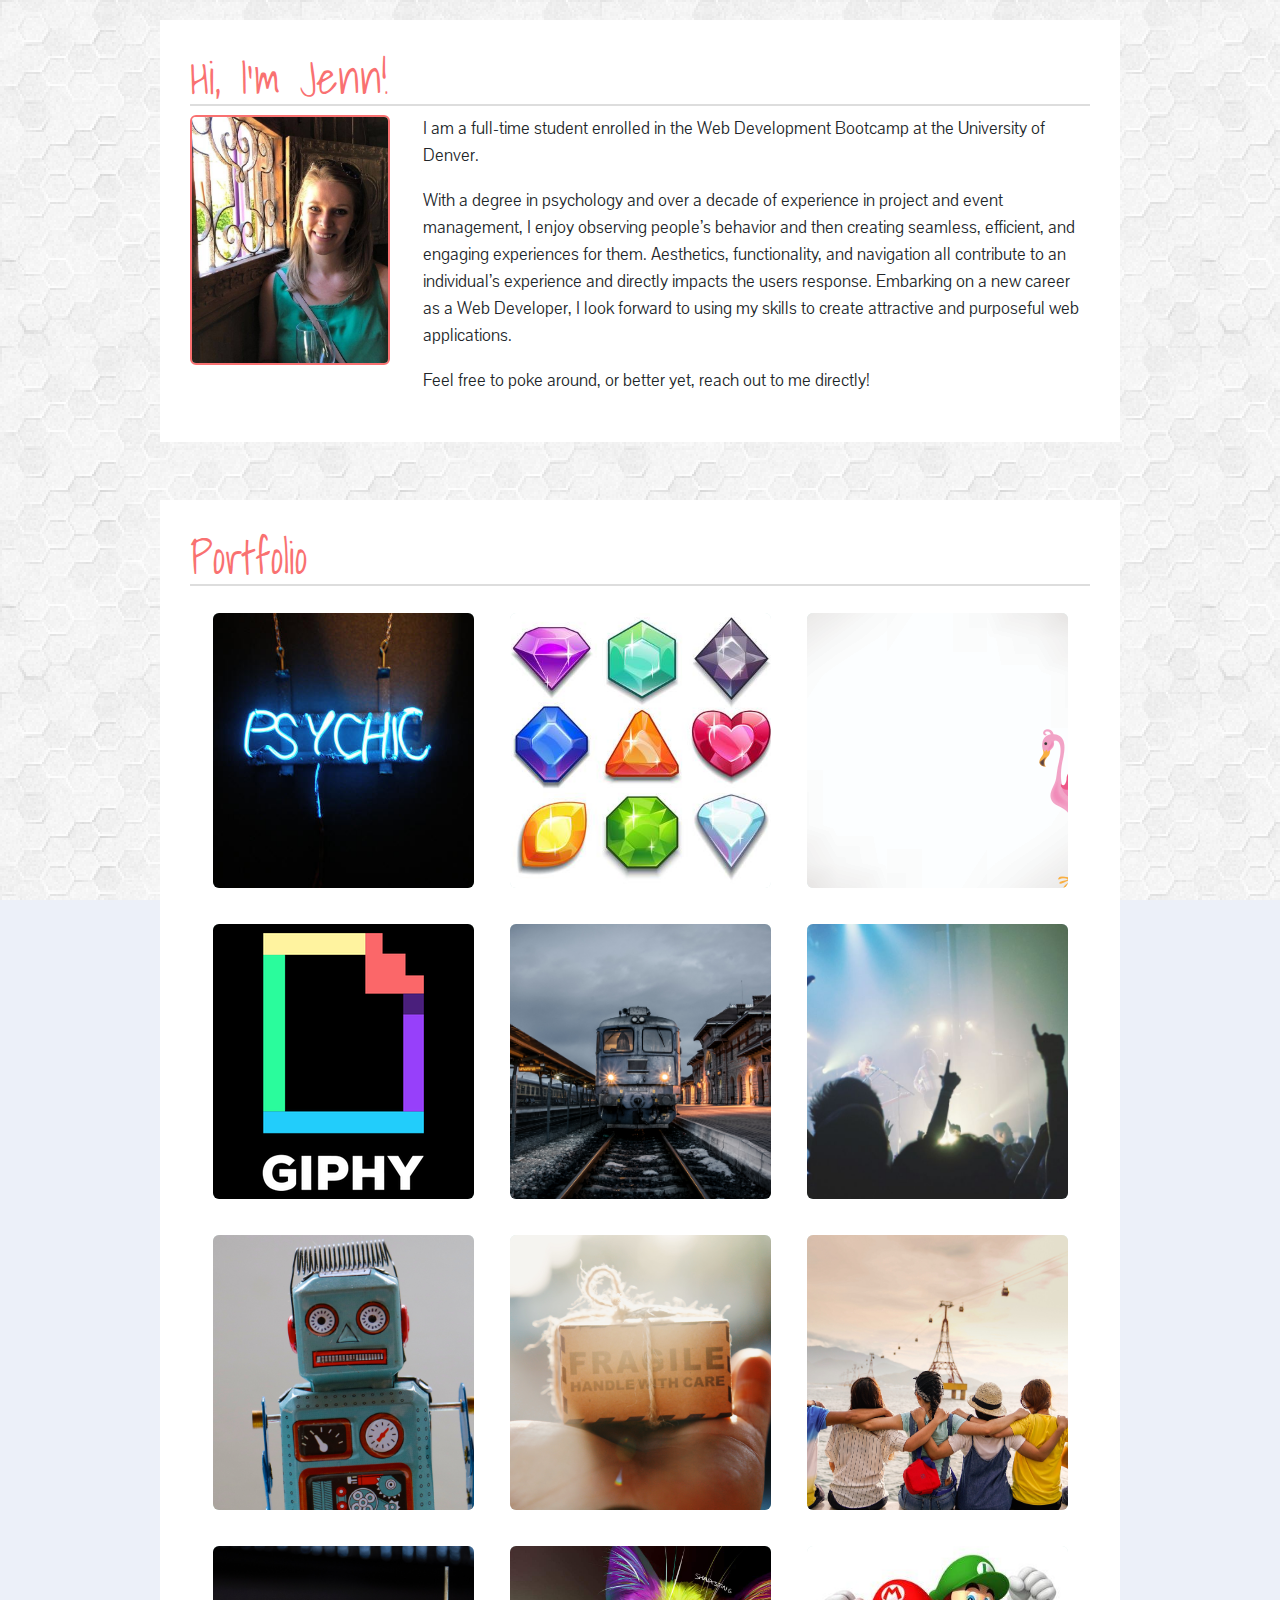
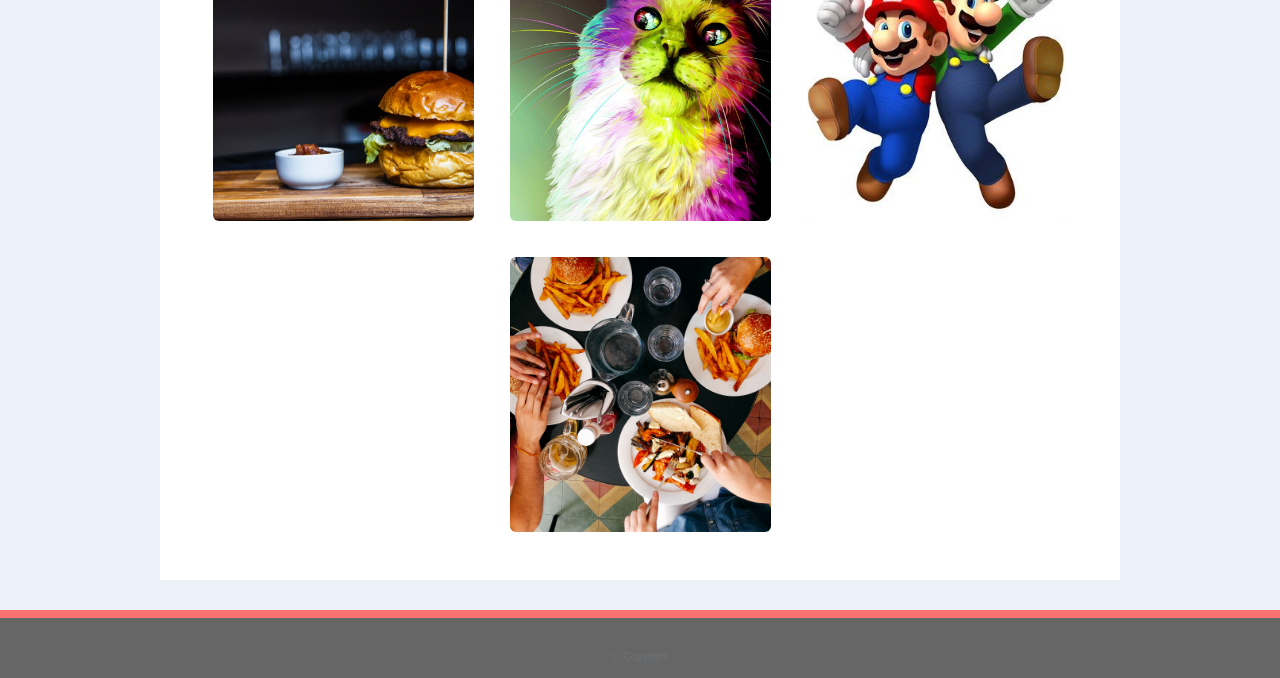
==== commit 8e8300e2: "meet in the middle added" ====
--- a/index.html
+++ b/index.html
@@ -308,9 +308,27 @@
               <h4>Clicky Game!</h4>
               <p>Test your memory with this React powered game.
               </p>
-              <a href="https://github.com/Jlcampbell16/Clicky-Game2"><button class="button"><i
-                    class="fab fa-github"></i></button></a>
-              <a href="https://jlcampbell16.github.io/Clicky-Game2/"><button class="button"><i
+              <a href="https://github.com/Jlcampbell16/Clicky-Game"><button class="button"><i
+                    class="fab fa-github"></i></button></a>
+              <a href="https://jlcampbell16.github.io/Clicky-Game/"><button class="button"><i
+                    class="fas fa-globe"></i></button></a>
+            </div>
+          </div>
+        </div>
+
+        <div class="card" href="#!">
+          <div class="front">
+            <img src="assets/images/MeetintheMiddle.jpg"
+              alt="Meet in the Middle" class="projectimage">
+          </div>
+          <div class="back">
+            <div>
+              <h4>Meet in the Middle</h4>
+              <p>Find a central location to meet your friends! <br> Group Project.
+              </p>
+              <a href="https://github.com/ksknight85/MeetInTheMiddle"><button class="button"><i
+                    class="fab fa-github"></i></button></a>
+              <a href="https://meet-inthe-middle.herokuapp.com/"><button class="button"><i
                     class="fas fa-globe"></i></button></a>
             </div>
           </div>
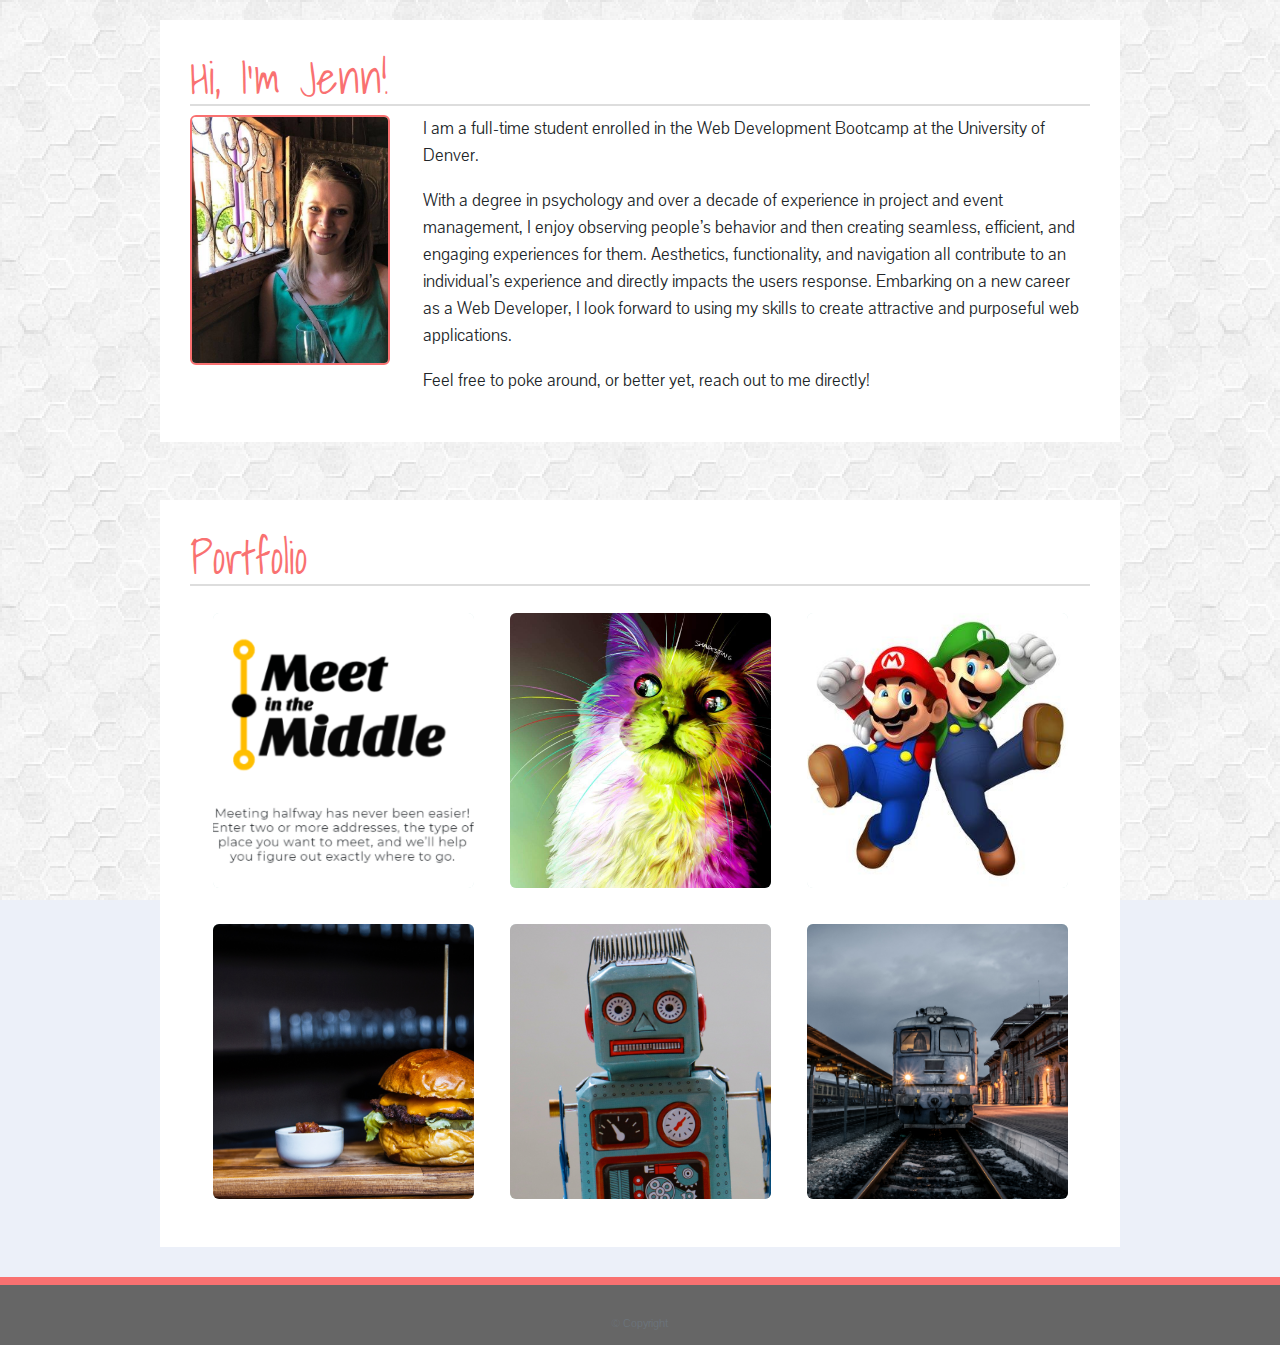
==== commit 773529ed: "decreased porfolio items listed" ====
--- a/index.html
+++ b/index.html
@@ -65,23 +65,14 @@
           <div class="row">
             <div class="col-md-12">
               <!-- ICONS FOR GITHUB, MAIL & LINKED IN -->
-
               <div class="icons">
                 <a href="https://github.com/Jlcampbell16" class="icons"><i class="fab fa-github fa-lg"></i></a>
-                <!-- </div> -->
-
-                <!-- <div class="icons"> -->
-                <a href="https://www.linkedin.com/in/jenn-campbell01/" class="icons"><i
-                    class="fab fa-linkedin-in fa-lg"></i></a>
-                <!-- </div> -->
-
-                <!-- <div class="icons"> -->
-                <a href="assets/images/JCampbell_Resume.pdf" download class="icons"><i class="far fa-file fa-lg"></i></a>
-                <!-- </div> -->
-
-                <!-- <div class="icons"> -->
+
+                <a href="https://www.linkedin.com/in/jenn-campbell01/" class="icons"><i class="fab fa-linkedin-in fa-lg"></i></a>
+
+                <!-- <a href="assets/images/JCampbell_Resume.pdf" download class="icons"><i class="far fa-file fa-lg"></i></a> -->
+
                 <a href="mailto:jlcampbell16@gmail.com" class="icons"><i class="far fa-envelope fa-lg"></i></a>
-                <!-- </div> -->
 
               </div>
             </div>
@@ -117,209 +108,11 @@
       </div>
 
       <div class="content">
+
         <div class="card" href="#!">
           <div class="front">
-            <img src="assets/images/psychic.1.jpg" alt="Psycic Letter" class="projectimage">
-          </div>
-          <div class="back">
-            <div>
-              <h4>Psychic Letter</h4>
-              <p>Try and guess what letter the computer is thinking of.</p>
-              <a href="https://github.com/Jlcampbell16/Psychic-Game"><button class="button"><i
-                    class="fab fa-github"></i></button></a>
-              <a href="https://jlcampbell16.github.io/Psychic-Game/"><button class="button"><i
-                    class="fas fa-globe"></i></button></a>
-            </div>
-          </div>
-        </div>
-
-        <div class="card" href="#!">
-          <div class="front">
-            <img src="assets/images/crystals-all.jpg" alt="Crystal Collector" class="projectimage">
-          </div>
-          <div class="back">
-            <div>
-              <h4>Crystal Collector</h4>
-              <p>Try to match the target number by using the randomly assigned values of each crystal.</p>
-              <a href="https://github.com/Jlcampbell16/CrystalsCollector"><button class="button"><i
-                    class="fab fa-github"></i></button></a>
-              <a href="https://jlcampbell16.github.io/CrystalsCollector/"><button class="button"><i
-                    class="fas fa-globe"></i></button></a>
-            </div>
-          </div>
-        </div>
-
-        <div class="card" href="#!">
-          <div class="front">
-            <img src="assets/images/flamino.jpg" alt="Animal Trivia" class="projectimage">
-          </div>
-          <div class="back">
-            <div>
-              <h4>Animal Trivia</h4>
-              <p>Answer these trivia questions before the time runs out!</p>
-              <a href="https://github.com/Jlcampbell16/TriviaGame"><button class="button"><i
-                    class="fab fa-github"></i></button></a>
-              <a href="https://jlcampbell16.github.io/TriviaGame/"><button class="button"><i
-                    class="fas fa-globe"></i></button></a>
-            </div>
-          </div>
-        </div>
-
-        <div class="card" href="#!">
-          <div class="front">
-            <img src="assets/images/giphy_logo_square_social (1).png" alt="GifTastic" class="projectimage">
-          </div>
-          <div class="back">
-            <div>
-              <h4>GifTastic</h4>
-              <p>View gifs and search for new ones using the Giphy API.</p>
-              <a href="https://github.com/Jlcampbell16/GifTastic"><button class="button"><i
-                    class="fab fa-github"></i></button></a>
-              <a href="https://jlcampbell16.github.io/GifTastic/"><button class="button"><i
-                    class="fas fa-globe"></i></button></a>
-            </div>
-          </div>
-        </div>
-
-        <div class="card" href="#!">
-          <div class="front">
-            <img src="assets/images/SingleTrainNight-amariei-mihai-1408784-unsplash.jpg" alt="Train Scheduler"
-              class="projectimage">
-          </div>
-          <div class="back">
-            <div>
-              <h4>Train Scheduler</h4>
-              <p>Add a train to the schedule and get up-to-date arrival times. This app uses firebase.</p>
-              <a href="https://github.com/Jlcampbell16/Train-Scheduler"><button class="button"><i
-                    class="fab fa-github"></i></button></a>
-              <a href="https://jlcampbell16.github.io/Train-Scheduler/"><button class="button"><i
-                    class="fas fa-globe"></i></button></a>
-            </div>
-          </div>
-        </div>
-
-        <div class="card" href="#!">
-          <div class="front">
-            <img src="assets/images/img_ny.jpg" alt="Concert Corner" class="projectimage">
-          </div>
-          <div class="back">
-            <div>
-              <h4>Concert Corner</h4>
-              <p>Group project using the TicketMaster and Google Maps API to search for concerts in your area. </p>
-              <a href="https://github.com/Jlcampbell16/TeamAPI"><button class="button"><i
-                    class="fab fa-github"></i></button></a>
-              <a href="https://jlcampbell16.github.io/TeamAPI/"><button class="button"><i
-                    class="fas fa-globe"></i></button></a>
-            </div>
-          </div>
-        </div>
-
-        <div class="card" href="#!">
-          <div class="front">
-            <img src="assets/images/Robot_rock-n-roll-monkey-681546-unsplash.jpg" alt="Liri Bot" class="projectimage">
-          </div>
-          <div class="back">
-            <div>
-              <h4>Liri Bot</h4>
-              <p>Using node, search for songs, concerts, and movies with specific commands.</p>
-              <a href="https://github.com/Jlcampbell16/Liri-Bot"><button class="button"><i
-                    class="fab fa-github"></i></button></a>
-              <a href="https://drive.google.com/file/d/1Ohrz0LFIrJBSw4LRlXb71bTZItkDF4j-/view"><button class="button"><i
-                    class="fas fa-play-circle"></i></button></a>
-            </div>
-          </div>
-        </div>
-
-        <div class="card" href="#!">
-          <div class="front">
-            <img src="assets/images/smallFragileBoxjesse-ramirez-1137091-unsplash.jpg" alt="Bamazon"
-              class="projectimage">
-          </div>
-          <div class="back">
-            <div>
-              <h4>Bamazon</h4>
-              <p>Shop at Bamazon using Node.js and MySQL will update based on the selections made.</p>
-              <a href="https://github.com/Jlcampbell16/Bamazon"><button class="button"><i
-                    class="fab fa-github"></i></button></a>
-              <a href="https://drive.google.com/file/d/1ks1jYwPJmPbN1iks3Gsh9KA71FKfRd5e/view"><button class="button"><i
-                    class="fas fa-play-circle"></i></button></a>
-            </div>
-          </div>
-        </div>
-
-        <div class="card" href="#!">
-          <div class="front">
-            <img src="assets/images/friends_duy-pham-704498-unsplash.jpg" alt="Friend Finder" class="projectimage">
-          </div>
-          <div class="back">
-            <div>
-              <h4>Friend Finder</h4>
-              <p>Answer a few questions and be matched with a new friend! Uses MySQL. </p>
-              <a href="https://github.com/Jlcampbell16/Friend-Finder"><button class="button"><i
-                    class="fab fa-github"></i></button></a>
-              <a href="https://friend-finder-jlc.herokuapp.com/"><button class="button"><i
-                    class="fas fa-globe"></i></button></a>
-            </div>
-          </div>
-        </div>
-
-        <div class="card" href="#!">
-          <div class="front">
-            <img src="assets/images/burger2-bobby-rodriguezz-1043115-unsplash.jpg" alt="Eat-da-Burger"
-              class="projectimage">
-          </div>
-          <div class="back">
-            <div>
-              <h4>Eat-Da-Burger</h4>
-              <p>Using Express and Handlebars, you can create new burgers and devour them. </p>
-              <a href="https://github.com/Jlcampbell16/Burger"><button class="button"><i
-                    class="fab fa-github"></i></button></a>
-              <a href="https://eat-da-burger-jlc.herokuapp.com/"><button class="button"><i
-                    class="fas fa-globe"></i></button></a>
-            </div>
-          </div>
-        </div>
-
-        <div class="card" href="#!">
-          <div class="front">
-            <img src="assets/images/full_neon_cat_shadesting_30eb0e7e6bcf314fe1ff4772254d41d46484b071_hq.jpg"
-              alt="Cat Attack" class="projectimage">
-          </div>
-          <div class="back">
-            <div>
-              <h4>Cat Attack!</h4>
-              <p>Add cat gifs to the tournament and track your favorites and wins in your portfolio.<br> Group Project.
-              </p>
-              <a href="https://github.com/ksknight85/Project2"><button class="button"><i
-                    class="fab fa-github"></i></button></a>
-              <a href="https://cat-attack1.herokuapp.com/"><button class="button"><i
-                    class="fas fa-globe"></i></button></a>
-            </div>
-          </div>
-        </div>
-
-        <div class="card" href="#!">
-          <div class="front">
-            <img src="assets/images/Mario & Luigi.jpg"
-              alt="Clicky Game" class="projectimage">
-          </div>
-          <div class="back">
-            <div>
-              <h4>Clicky Game!</h4>
-              <p>Test your memory with this React powered game.
-              </p>
-              <a href="https://github.com/Jlcampbell16/Clicky-Game"><button class="button"><i
-                    class="fab fa-github"></i></button></a>
-              <a href="https://jlcampbell16.github.io/Clicky-Game/"><button class="button"><i
-                    class="fas fa-globe"></i></button></a>
-            </div>
-          </div>
-        </div>
-
-        <div class="card" href="#!">
-          <div class="front">
-            <img src="assets/images/MeetintheMiddle.jpg"
-              alt="Meet in the Middle" class="projectimage">
+            <img src="assets/images/MeetInTheMiddleLogo.PNG"
+              alt="Meet in the Middle" class="projectimage" id="meetInTheMiddleImg">
           </div>
           <div class="back">
             <div>
@@ -334,8 +127,92 @@
           </div>
         </div>
 
-        <!-- </div>
-  </div> -->
+        <div class="card" href="#!">
+            <div class="front">
+              <img src="assets/images/full_neon_cat_shadesting_30eb0e7e6bcf314fe1ff4772254d41d46484b071_hq.jpg"
+                alt="Cat Attack" class="projectimage">
+            </div>
+            <div class="back">
+              <div>
+                <h4>Cat Attack!</h4>
+                <p>Add cat gifs to the tournament and track your favorites and wins in your portfolio.<br> Group Project.
+                </p>
+                <a href="https://github.com/ksknight85/Project2"><button class="button"><i
+                      class="fab fa-github"></i></button></a>
+                <a href="https://cat-attack1.herokuapp.com/"><button class="button"><i
+                      class="fas fa-globe"></i></button></a>
+              </div>
+            </div>
+          </div>
+  
+          <div class="card" href="#!">
+            <div class="front">
+              <img src="assets/images/Mario & Luigi.jpg"
+                alt="Clicky Game" class="projectimage">
+            </div>
+            <div class="back">
+              <div>
+                <h4>Clicky Game!</h4>
+                <p>Test your memory with this React powered game.
+                </p>
+                <a href="https://github.com/Jlcampbell16/Clicky-Game"><button class="button"><i
+                      class="fab fa-github"></i></button></a>
+                <a href="https://jlcampbell16.github.io/Clicky-Game/"><button class="button"><i
+                      class="fas fa-globe"></i></button></a>
+              </div>
+            </div>
+          </div>
+
+          <div class="card" href="#!">
+              <div class="front">
+                <img src="assets/images/burger2-bobby-rodriguezz-1043115-unsplash.jpg" alt="Eat-da-Burger"
+                  class="projectimage">
+              </div>
+              <div class="back">
+                <div>
+                  <h4>Eat-Da-Burger</h4>
+                  <p>Using Express and Handlebars, you can create new burgers and devour them. </p>
+                  <a href="https://github.com/Jlcampbell16/Burger"><button class="button"><i
+                        class="fab fa-github"></i></button></a>
+                  <a href="https://eat-da-burger-jlc.herokuapp.com/"><button class="button"><i
+                        class="fas fa-globe"></i></button></a>
+                </div>
+              </div>
+            </div>
+
+            <div class="card" href="#!">
+                <div class="front">
+                  <img src="assets/images/Robot_rock-n-roll-monkey-681546-unsplash.jpg" alt="Liri Bot" class="projectimage">
+                </div>
+                <div class="back">
+                  <div>
+                    <h4>Liri Bot</h4>
+                    <p>Using node, search for songs, concerts, and movies with specific commands.</p>
+                    <a href="https://github.com/Jlcampbell16/Liri-Bot"><button class="button"><i
+                          class="fab fa-github"></i></button></a>
+                    <a href="https://drive.google.com/file/d/1Ohrz0LFIrJBSw4LRlXb71bTZItkDF4j-/view"><button class="button"><i
+                          class="fas fa-play-circle"></i></button></a>
+                  </div>
+                </div>
+              </div>
+
+              <div class="card" href="#!">
+                  <div class="front">
+                    <img src="assets/images/SingleTrainNight-amariei-mihai-1408784-unsplash.jpg" alt="Train Scheduler"
+                      class="projectimage">
+                  </div>
+                  <div class="back">
+                    <div>
+                      <h4>Train Scheduler</h4>
+                      <p>Add a train to the schedule and get up-to-date arrival times. This app uses firebase.</p>
+                      <a href="https://github.com/Jlcampbell16/Train-Scheduler"><button class="button"><i
+                            class="fab fa-github"></i></button></a>
+                      <a href="https://jlcampbell16.github.io/Train-Scheduler/"><button class="button"><i
+                            class="fas fa-globe"></i></button></a>
+                    </div>
+                  </div>
+                </div>
+
       </div>
     </section>
   </div>
--- a/assets/css/style.css
+++ b/assets/css/style.css
@@ -304,6 +304,10 @@
   /* max-width: 275px; */
   align-content: center;
   object-fit: cover;
+}
+
+#meetInTheMiddleImg {
+  height: 275px;
 }
 
 @media screen and (max-width: 800px) {
